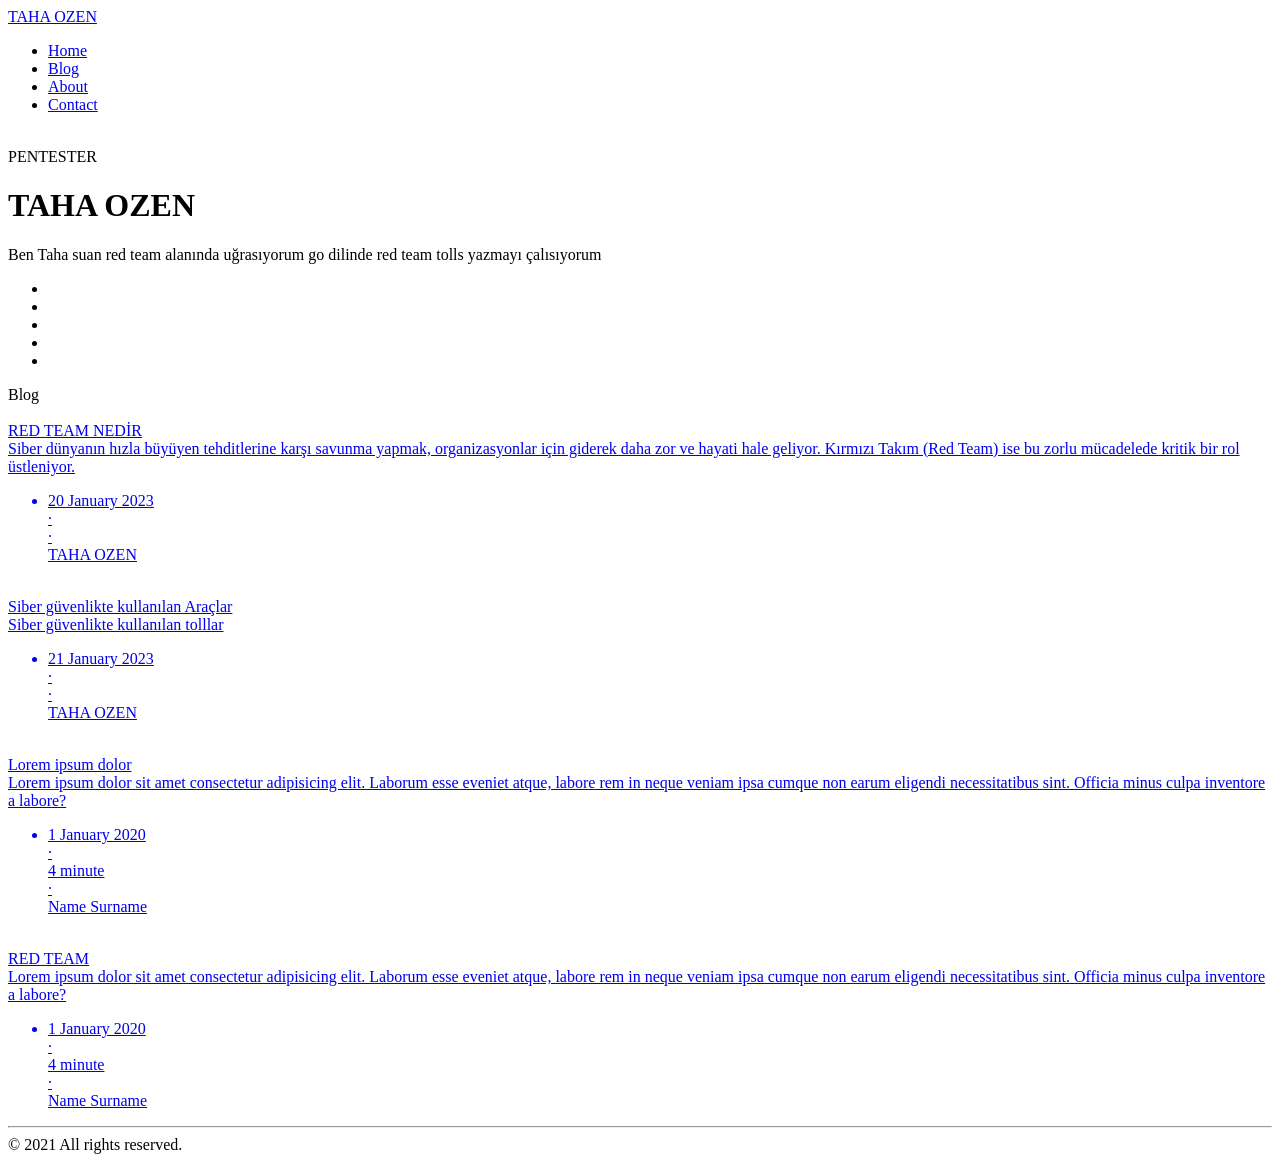
==== index.html @ 5caf585f "yama1 1" ====
<!DOCTYPE html>
<html lang="tr">

<head>
    <meta charset="UTF-8">
    <meta http-equiv="X-UA-Compatible" content="IE=edge">
    <meta name="viewport" content="width=device-width, initial-scale=1.0">
    <title>Home</title>

    <link rel="shortcut icon" href="assets/img/icon/favicon.ico" type="image/x-icon">
    <link rel="preconnect" href="https://fonts.gstatic.com">
    <link href="https://fonts.googleapis.com/css2?family=Poppins:wght@200;400;600;900&display=swap" rel="stylesheet">
    <link rel="stylesheet" type="text/css" href="assets/fonts/flaticon/flaticon.css">
    <link rel="stylesheet" href="assets/css/bootstrap.min.css">
    <link rel="stylesheet" href="assets/css/style.css">
    <link rel="stylesheet" href="assets/css/mobile.css">
</head>

<body>

    <header>
        <div class="container">
            <div class="header-wrapper mt-5">
                <div class="row header-content">
                    <div class="header-title col-md-8">
                        <a href="index.html">TAHA OZEN </a>
                    </div>
                    <div class="header-menu col-md-4">
                        <ul>
                            <li>
                                <a href="index.html" style="opacity: 100%;">Home</a>
                            </li>
                            <li>
                                <a href="blog.html">Blog</a>
                            </li>
                            <li>
                                <a href="about.html">About</a>
                            </li>
                            <li>
                                <a href="contact.html">Contact</a>
                            </li>

                        </ul>
                    </div>
                </div>
            </div>
        </div>
    </header>

    <div class="person-info-wrapper">
        <div class="container">
            <div class="person-info-container">
                <div class="row">
                    <div class="person-photo col-md-5">
                        <img src="assets/img/1639073382825.jpg" alt="" srcset="">
                    </div>
                    <div class="person-info-text col-md-7">
                        <div class="person-job">
                            PENTESTER
                        </div>
                        <div class="person-name">
                            <h1>TAHA OZEN </h1>
                        </div>
                        <div class="person-text">
                            Ben Taha suan red team alanında uğrasıyorum go dilinde red team tolls yazmayı çalısıyorum
                        </div>
                        <div class="person-social-link">
                            <ul>
                                <li>
                                    <a href="https://twitter.com/tahaoze23" target="_blank"><i class="flaticon-twitter"></i></a>
                                </li>
                            
                                <li>
                                    <a href="https://www.youtube.com/channel/UC3gjpeOQA_2acNfEtpIQauQ" target="_blank"><i class="flaticon-youtube"></i></a>
                                </li>
                                <li>
                                    <a href="https://www.linkedin.com/in/tahaozen/ " target="_blank "><i class="flaticon-linkedin-1  " target=" "></i></a>
                                </li>
                                <li>
                                    <a href="https://github.com/DZXX21 " target="_blank "><i class="flaticon-github " target="_blank " target=" "></i></a>
                                </li>
                                <li>
                                    <a href="mailto:#"><i class="tahaeryetisozen@gmail.com " target="_blank  " target=" "></i></a>
                                </li>
                            </ul>
                        </div>

                    </div>
                </div>
            </div>
        </div>
    </div>

    <div class="blog-post-wrapper">
        <div class="container">
            <div class="blog-post-container">
                <div class="blog-post-top-title">
                    Blog
                </div>
                <div class="blog-post-row">
                    <div class="row">
                        <div class="blog-post col-md-6">
                            <a href="blog-text.html">
                                <div class="blog-post-thumbnail">
                                    <img src="assets/img/csi-ltr6-cyber-security-trend.jpg" alt="" srcset="">
                                </div>
                                <div class="blog-post-text">
                                    <div class="blog-post-title">
                                       RED TEAM NEDİR
                                    </div>
                                    <div class="blog-post-description">
                                        Siber dünyanın hızla büyüyen tehditlerine karşı savunma yapmak, organizasyonlar için giderek daha zor ve hayati hale geliyor. Kırmızı Takım (Red Team) ise bu zorlu mücadelede kritik bir rol üstleniyor.
                                    </div>
                                    <div class="blog-post-meta-info">
                                        <ul>
                                            <li>
                                                <div class="blog-post-date">
                                                    20  January 2023
                                                </div>
                                                <div class="blog-post-meta-dot">
                                                    ·
                                                </div>
                                               
                                                <div class="blog-post-meta-dot">
                                                    ·
                                                </div>
                                                <div class="blog-post-author">
                                                   TAHA OZEN 
                                                </div>
                                            </li>
                                        </ul>
                                    </div>
                                </div>
                            </a>
                

                            
                        </div>
                        <div class="blog-post col-md-6">
                            <a href="blog2.html">
                                <div class="blog-post-thumbnail">
                                    <img src="assets/img/si-blog-darkweb-cybersecurity-risks-feature.jpg" alt="" srcset="">
                                </div>
                                <div class="blog-post-text">
                                    <div class="blog-post-title">
                                        Siber güvenlikte kullanılan Araçlar
                                    </div>
                                    <div class="blog-post-description">
                                    Siber güvenlikte kullanılan  tolllar 
                                    </div>
                                    <div class="blog-post-meta-info">
                                        <ul>
                                            <li>
                                                <div class="blog-post-date">
                                                    21 January 2023
                                                </div>
                                                <div class="blog-post-meta-dot">
                                                    ·
                                                </div>
                                                
                                                <div class="blog-post-meta-dot">
                                                    ·
                                                </div>
                                                <div class="blog-post-author">
                                                TAHA OZEN 
                                                </div>
                                            </li>
                                        </ul>
                                    </div>
                                </div>
                            </a>
                

                            
                        </div>
                        <div class="blog-post col-md-6">
                            <a href="blog-text.html">
                                <div class="blog-post-thumbnail">
                                    <img src="assets/img/thumbnail.png" alt="" srcset="">
                                </div>
                                <div class="blog-post-text">
                                    <div class="blog-post-title">
                                        Lorem ipsum dolor
                                    </div>
                                    <div class="blog-post-description">
                                        Lorem ipsum dolor sit amet consectetur adipisicing elit. Laborum esse eveniet atque, labore rem in neque veniam ipsa cumque non earum eligendi necessitatibus sint. Officia minus culpa inventore a labore?
                                    </div>
                                    <div class="blog-post-meta-info">
                                        <ul>
                                            <li>
                                                <div class="blog-post-date">
                                                    1 January 2020
                                                </div>
                                                <div class="blog-post-meta-dot">
                                                    ·
                                                </div>
                                                <div class="blog-post-reading-time">
                                                    4 minute
                                                </div>
                                                <div class="blog-post-meta-dot">
                                                    ·
                                                </div>
                                                <div class="blog-post-author">
                                                    Name Surname
                                                </div>
                                            </li>
                                        </ul>
                                    </div>
                                </div>
                            </a>
                

                            
                        </div>
                        <div class="blog-post col-md-6">
                            <a href="blog-text.html">
                                <div class="blog-post-thumbnail">
                                    <img src="assets/img/thumbnail.png" alt="" srcset="">
                                </div>
                                <div class="blog-post-text">
                                    <div class="blog-post-title">
                                        RED TEAM 
                                    </div>
                                    <div class="blog-post-description">
                                        Lorem ipsum dolor sit amet consectetur adipisicing elit. Laborum esse eveniet atque, labore rem in neque veniam ipsa cumque non earum eligendi necessitatibus sint. Officia minus culpa inventore a labore?
                                    </div>
                                    <div class="blog-post-meta-info">
                                        <ul>
                                            <li>
                                                <div class="blog-post-date">
                                                    1 January 2020
                                                </div>
                                                <div class="blog-post-meta-dot">
                                                    ·
                                                </div>
                                                <div class="blog-post-reading-time">
                                                    4 minute
                                                </div>
                                                <div class="blog-post-meta-dot">
                                                    ·
                                                </div>
                                                <div class="blog-post-author">
                                                    Name Surname
                                                </div>
                                            </li>
                                        </ul>
                                    </div>
                                </div>
                            </a>
                

                            
                        </div>
                    </div>
                </div>
            </div>
        </div>
    </div>

    <footer>
        <div class="container-fluid mt-5"></div>
            <hr>
        </div>
        <div class="container text-center mt-5 mb-5" >
            <div class="copyright">
                © 2021 All rights reserved.
            </div>   
        </div>
        
    </footer>

</body>

</html>
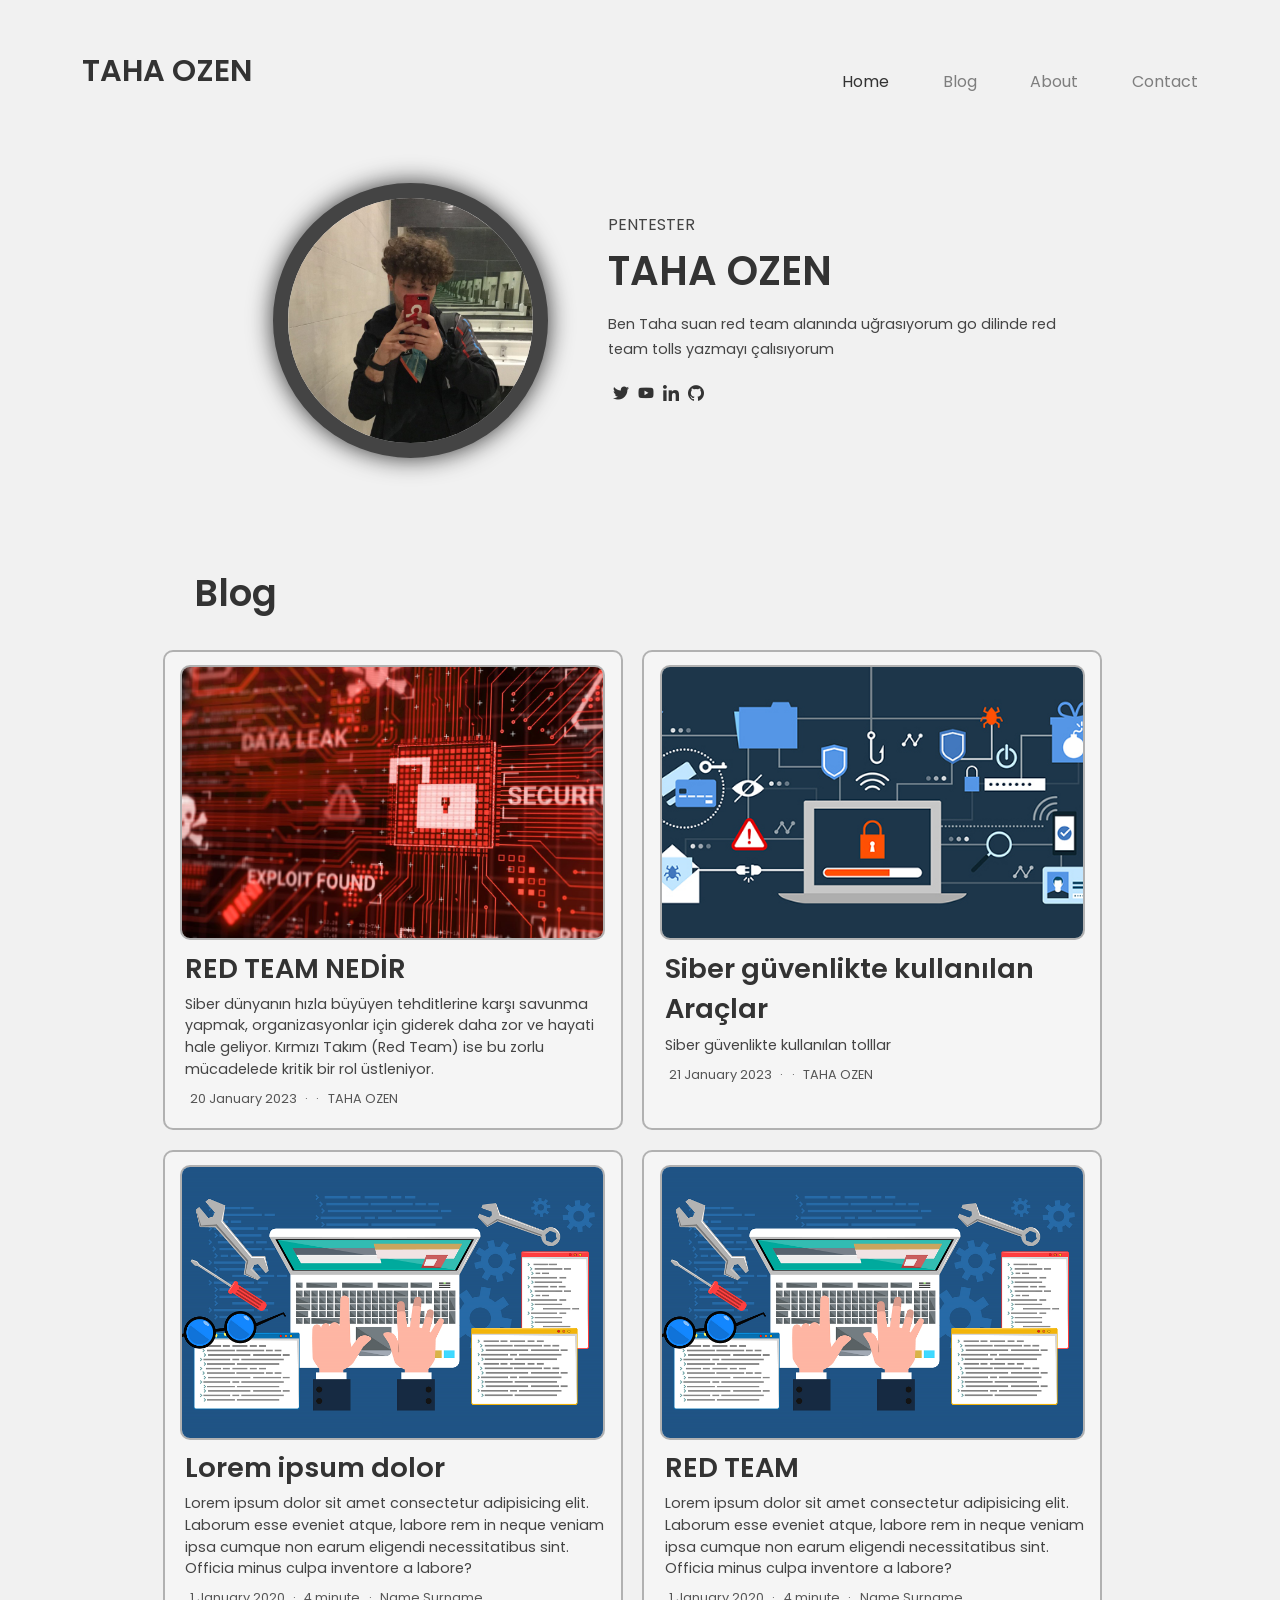
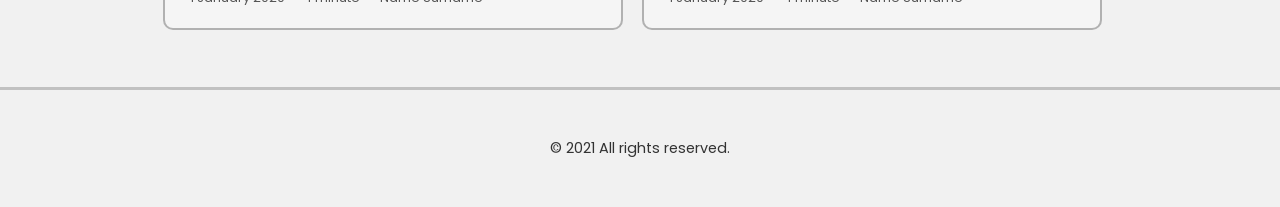
==== commit 6993077d: "denem12 qwqwewqe" ====
--- a/index.html
+++ b/index.html
@@ -31,7 +31,7 @@
                                 <a href="index.html" style="opacity: 100%;">Home</a>
                             </li>
                             <li>
-                                <a href="blog.html">Blog</a>
+                                <a href="RED TEAM NEDİR.html">Blog</a>
                             </li>
                             <li>
                                 <a href="about.html">About</a>
@@ -100,7 +100,7 @@
                 <div class="blog-post-row">
                     <div class="row">
                         <div class="blog-post col-md-6">
-                            <a href="blog-text.html">
+                            <a href="RED TEAM NEDİR.html">
                                 <div class="blog-post-thumbnail">
                                     <img src="assets/img/csi-ltr6-cyber-security-trend.jpg" alt="" srcset="">
                                 </div>
--- a/assets/fonts/flaticon/flaticon.css
+++ b/assets/fonts/flaticon/flaticon.css
@@ -0,0 +1,62 @@
+@font-face {
+    font-family: "flaticon";
+    src: url("./flaticon.ttf?75766e903743f22f85cce06ca1ea8b79") format("truetype"),
+url("./flaticon.woff?75766e903743f22f85cce06ca1ea8b79") format("woff"),
+url("./flaticon.woff2?75766e903743f22f85cce06ca1ea8b79") format("woff2"),
+url("./flaticon.eot?75766e903743f22f85cce06ca1ea8b79#iefix") format("embedded-opentype"),
+url("./flaticon.svg?75766e903743f22f85cce06ca1ea8b79#flaticon") format("svg");
+}
+
+i[class^="flaticon-"]:before, i[class*=" flaticon-"]:before {
+    font-family: flaticon !important;
+    font-style: normal;
+    font-weight: normal !important;
+    font-variant: normal;
+    text-transform: none;
+    line-height: 1;
+    -webkit-font-smoothing: antialiased;
+    -moz-osx-font-smoothing: grayscale;
+}
+
+.flaticon-facebook:before {
+    content: "\f101";
+}
+.flaticon-facebook-1:before {
+    content: "\f102";
+}
+.flaticon-twitter:before {
+    content: "\f103";
+}
+.flaticon-twitter-1:before {
+    content: "\f104";
+}
+.flaticon-instagram:before {
+    content: "\f105";
+}
+.flaticon-linkedin:before {
+    content: "\f106";
+}
+.flaticon-linkedin-1:before {
+    content: "\f107";
+}
+.flaticon-github:before {
+    content: "\f108";
+}
+.flaticon-github-1:before {
+    content: "\f109";
+}
+.flaticon-youtube:before {
+    content: "\f10a";
+}
+.flaticon-youtube-1:before {
+    content: "\f10b";
+}
+.flaticon-mail:before {
+    content: "\f10c";
+}
+.flaticon-mail-1:before {
+    content: "\f10d";
+}
+.flaticon-writing:before {
+    content: "\f10e";
+}
--- a/assets/css/style.css
+++ b/assets/css/style.css
@@ -0,0 +1,430 @@
+body{
+    /* background-color: #1d1e20; */
+    background-color: #f1f1f1;
+    font-family: 'Poppins', sans-serif;
+    color: #333;
+    /* height:300vh; */
+}
+
+
+/* HEADER START */
+
+header{
+    z-index: 999;
+}
+
+header .header-wrapper .header-content{
+    align-items: flex-end;
+}
+
+header .header-wrapper .header-title a{
+    text-decoration: none;
+    color: #333;   
+    font-size: 1.9rem;
+    font-weight: 600;
+}
+
+header .header-wrapper .header-menu ul{
+    display: flex;
+    justify-content: space-between;
+    margin: 0;
+    padding: 0;
+}
+
+header .header-wrapper .header-menu ul li{
+    list-style-type: none;
+}
+
+header .header-wrapper .header-menu ul li a{
+    text-decoration: none;
+    color: #333;
+    opacity: 0.6;
+    font-weight: 400;
+}
+
+header .header-wrapper .header-menu ul li a:hover{
+    opacity: 100%;
+}
+
+/* HEADER END */
+
+
+/* PERSON INFO WRAPPER START */
+
+.person-info-wrapper .person-info-container{
+    padding: 8%;
+    display: flex;
+    flex-wrap: wrap;
+}
+
+.person-info-wrapper .person-info-container .person-photo{
+    text-align: right;
+    padding-left: 0%; /*  eskiden 5 ti*/  
+}
+
+.person-info-wrapper .person-info-container .person-photo img{
+    width: 275px;
+    height: 275px;
+    border-radius: 50%;
+    background-color: #444;
+    border: 15px solid #444;
+    -webkit-box-shadow: 0 0 25px 0 rgb(0 0 0 / 80%);
+    -moz-box-shadow: 0 0 25px 0 rgba(0,0,0,.8);
+    box-shadow: 0 0 25px 0 rgb(0 0 0 / 80%);   
+}
+
+.person-info-wrapper .person-info-container .person-info-text{
+    text-align: left;   
+    line-height: 25px;
+    max-width: 950px;
+    margin: auto;
+    padding: 0 5%;
+}
+
+.person-info-wrapper .person-info-container .person-info-text .person-job{
+    color: #444;   
+}
+
+.person-info-wrapper .person-info-container .person-info-text .person-name h1{
+    color: #333;   
+    font-weight: 600;
+    padding: 2% 0;
+}
+
+.person-info-wrapper .person-info-container .person-info-text .person-text{
+    color: #444;   
+    font-size: 0.9rem;
+}
+
+.person-info-wrapper .person-info-container .person-info-text .person-social-link ul{
+    list-style-type: none;
+    display: flex;    
+    padding: 0;
+    margin-top: 1rem;
+}
+
+.person-info-wrapper .person-info-container .person-info-text .person-social-link li{
+    padding: 1%;
+}
+
+.person-info-wrapper .person-info-container .person-info-text .person-social-link ul a{
+    text-decoration: none; 
+    color: #333;   
+}
+
+/* PERSON INFO WRAPPER END */
+
+
+/* BLOG POST WRAPPER START */
+
+.blog-post-wrapper .blog-post-container{
+    margin: auto;
+    max-width: 950px;
+    /* margin: 25px; */
+}
+
+.blog-post-wrapper .blog-post-container .blog-post-top-title{
+    text-decoration: none;
+    color: #333;   
+    font-size: 2.3rem;
+    font-weight: 600;
+    padding: 2% 3%;
+}
+
+.blog-post-wrapper .blog-post-container .blog-post-row .blog-post{
+    text-align: center;
+    background-color: #f5f5f5;
+    border: 2px solid rgba(0, 0, 0, 0.28);
+    border-radius: 10px;
+    max-width: 460px;
+    margin: 1%;
+    overflow: hidden;  
+    /* margin: auto; */
+
+    /* max-width: 380px; */
+    /* rgba(0, 0, 0, 0.10) */
+}
+
+.blog-post-wrapper .blog-post a{
+    text-decoration: none;
+}
+
+.blog-post-wrapper .blog-post:hover{
+    -webkit-box-shadow: 0 0 25px 0 rgb(0 0 0 / 80%);
+    -moz-box-shadow: 0 0 25px 0 rgba(0,0,0,.8);
+    box-shadow: 0 0 25px 0 rgb(0 0 0 / 80%);   
+}
+
+.blog-post-wrapper .blog-post-container .blog-post .blog-post-thumbnail img{
+    width: 425px;
+    height: 275px; 
+    border-radius: 10px;
+    border: 2px solid rgba(0, 0, 0, 0.28);
+    object-fit: cover;
+
+    /* width: 330px;
+    height: 220px; */
+
+}
+
+.blog-post-wrapper .blog-post-container .blog-post .blog-post-thumbnail{
+    max-width: 425px;
+    max-height: 275px; 
+    margin: auto;
+    padding-top:3%;
+}
+
+.blog-post-wrapper .blog-post .blog-post-text .blog-post-title{
+    color: #333;
+    font-size: 1.7rem;
+    font-weight: 600;
+    padding: 5% 0% 0% 2%;
+    
+}
+
+.blog-post-wrapper .blog-post .blog-post-text .blog-post-description{
+    color: #444;
+    font-size: 0.9rem;
+    font-weight: 400;
+    padding: 1% 0% 0% 2%;
+}
+
+.blog-post-wrapper .blog-post .blog-post-text{
+    text-align: left;
+}
+
+.blog-post-wrapper .blog-post .blog-post-text .blog-post-meta-info ul{
+    list-style-type: none; 
+    padding: 1% 0% 0% 2%;
+}
+
+.blog-post-wrapper .blog-post .blog-post-text .blog-post-meta-info ul li{
+    display: flex;
+    font-size: 0.8rem;
+    color: #555;
+}
+
+.blog-post-wrapper .blog-post .blog-post-text .blog-post-meta-info ul li > div{
+    padding: 1%;
+}
+
+
+/* BLOG POST WRAPPER END */
+
+
+
+/* FOOTER START */
+
+footer .copyright{
+    color: #333;
+    font-size: 0.9rem;
+    font-weight: 400;
+}
+footer hr:not([size]) {
+    width: 100%;
+    height: 2.1px;
+    color:#333;
+}
+
+/* FOOTER END */
+
+
+/* ------------------ CONTACT PAGE 
+                      CSS CODE START  ------------*/
+
+
+/* CONTACT WRAPPER START */
+
+.contact-wrapper .contact-container .contact-top-title{
+    text-decoration: none;
+    color: #333;   
+    font-size: 2.3rem;
+    font-weight: 600;
+    padding: 2% 3%;
+}
+
+.contact-wrapper .contact-container .contact-form form input{
+    color: #eee;
+    background-color: transparent; 
+    border: 2px solid #bfbfbf;
+    border-color: #555;
+    border-radius: 5px;
+    font-size: 1rem;
+    outline: none;
+    padding-left: 1%;
+    padding-top: 1%;
+    padding-bottom: 1%;
+    font-weight: 400;
+    height: 42px;
+    width: 380px;
+}
+
+.contact-wrapper .contact-container .contact-form form textarea{
+    color: #eee;
+    background-color: transparent; 
+    border: 2px solid #bfbfbf;
+    border-color: #555;
+    border-radius: 5px;
+    font-size: 1rem;
+    outline: none;
+    padding-left: 1%;
+    padding-top: 1%;
+    font-weight: 400;
+    height: 165px;
+    width: 380px;
+}
+
+.contact-wrapper .contact-container .contact-form form input:focus{
+    border-color: #007ced;
+}
+
+.contact-wrapper .contact-container .contact-form form textarea:focus{
+    border-color: #007ced;
+}
+
+.contact-wrapper .contact-container .contact-form form div{
+    margin: 1.5%;
+}
+
+.contact-wrapper .contact-container .contact-form form .button-input button{
+    color: #fff;
+    background-color: #333;
+    box-shadow: 0 10px 10px -8px rgb(0 0 0 / 78%);
+    font-size: 1rem;
+    border-radius: 30px;
+    border: 2px solid #007ced;
+    padding: 8px 30px;
+}
+.contact-wrapper .contact-container .contact-form form .button-input button:hover{
+    background-color: #007ced;
+}
+
+/* CONTACT WRAPPER END */
+
+
+/* ------------------ CONTACT PAGE 
+                      CSS CODE END  ------------*/
+
+
+
+/* ------------------ ABOUT PAGE 
+                      CSS CODE START  ------------*/
+
+
+/* ABOUT WRAPPER START */
+
+.about-wrapper .about-container{
+    max-width: 900px;
+    margin: auto;
+}
+
+.about-wrapper .about-container .about-top-title{
+    text-decoration: none;
+    color: #333;   
+    font-size: 2.3rem;
+    font-weight: 600;
+    padding: 2% 3%;
+}
+
+
+.about-wrapper .about-container .about-container-text{
+    background-color: #f5f5f5;
+    border: 2px solid rgba(0, 0, 0, 0.28);
+    border-radius: 10px;
+    margin: auto;
+    /* height: 160vh; */
+} 
+
+.about-wrapper .about-container .about-container-text .about-text-title{
+    text-decoration: none;
+    color: #333;   
+    font-size: 2.7rem;
+    font-weight: 600;
+    padding: 2% 3%;
+}
+
+.about-wrapper .about-container .about-container-text .about-text{
+    text-decoration: none;
+    color: #333;   
+    font-size: 1rem;
+    padding: 2% 3%;
+    text-align: Justify;
+}
+
+/* ABOUT WRAPPER END */
+
+
+/* ------------------ ABOUT PAGE 
+                      CSS CODE END  ------------*/
+
+                     
+
+/* ------------------ BLOG TEXT PAGE 
+                      CSS CODE END  ------------*/
+
+
+/*  BLOG TEXT WRAPPER START */
+
+.blog-wrapper .blog-container{
+    max-width: 900px;
+    margin: auto;
+}
+
+.blog-wrapper .blog-container .blog-top-title{
+    text-decoration: none;
+    color: #333;   
+    font-size: 2.3rem;
+    font-weight: 600;
+    padding: 2% 3%;
+}
+
+
+.blog-wrapper .blog-container .blog-container-text{
+    background-color: #f5f5f5;
+    border: 2px solid rgba(0, 0, 0, 0.28);
+    border-radius: 10px;
+    margin: auto;
+    /* height: 160vh; */
+} 
+
+.blog-wrapper .blog-container .blog-container-text .blog-text-title{
+    text-decoration: none;
+    color: #333;   
+    font-size: 2.7rem;
+    font-weight: 600;
+    padding: 0% 3%;
+}
+
+.blog-wrapper .blog-container .blog-container-text .blog-text{
+    text-decoration: none;
+    color: #333;   
+    font-size: 1rem;
+    padding: 2% 3%;
+    text-align: Justify;
+}
+
+.blog-wrapper .blog-container .blog-container-text .blog-text-meta-info  ul{
+    list-style-type: none; 
+    padding: 1% 0% 0% 2%;
+}
+
+.blog-wrapper .blog-container .blog-container-text .blog-text-meta-info  ul li{
+    display: flex;
+    font-size: 0.8rem;
+    color: #aaa;
+}
+
+.blog-wrapper .blog-container .blog-container-text .blog-text-meta-info ul li > div{
+    padding: 1%;
+}
+
+/* BLOG TEXT WRAPPER END */
+
+
+/* ------------------ BLOG TEXT PAGE 
+                      CSS CODE END  ------------*/
+
+
+
+
+
--- a/assets/css/mobile.css
+++ b/assets/css/mobile.css
@@ -0,0 +1,55 @@
+/* HOME PAGE MOBİLE CSS START */
+
+@media only screen and (min-width:768px) and (max-width:992px){
+
+    .blog-post-wrapper .blog-post-container .blog-post-row .blog-post{
+        max-width: 345px;   
+    }
+
+    .blog-post-wrapper .blog-post-container .blog-post .blog-post-thumbnail img{
+        width: 320px;
+        height: 220px;
+    }
+}
+@media only screen and (min-width:320px) and (max-width:448px){
+
+    .blog-post-wrapper .blog-post-container .blog-post .blog-post-thumbnail img{
+        width: 320px;
+        height: 220px;
+    }
+}
+
+@media only screen and (min-width:280px) and (max-width:320px){
+
+    .blog-post-wrapper .blog-post-container .blog-post .blog-post-thumbnail img{
+        width: 290px;
+        height: 220px;
+    }
+}
+
+@media only screen and (max-width:280px){
+
+    .blog-post-wrapper .blog-post-container .blog-post .blog-post-thumbnail img{
+        width: 250px;
+        height: 185px;
+    }
+}
+
+
+@media only screen and (max-width:768px){
+
+    .person-info-wrapper .person-info-container .person-photo {
+        text-align: center;
+        padding-left: 0%;
+    }
+}
+
+@media only screen and (max-width:768px){
+
+    .blog-post-wrapper .blog-post-container .blog-post-row .blog-post {
+        margin: auto;
+        margin-bottom: 3%;
+    }
+}
+
+/* HOME PAGE MOBİLE CSS END */
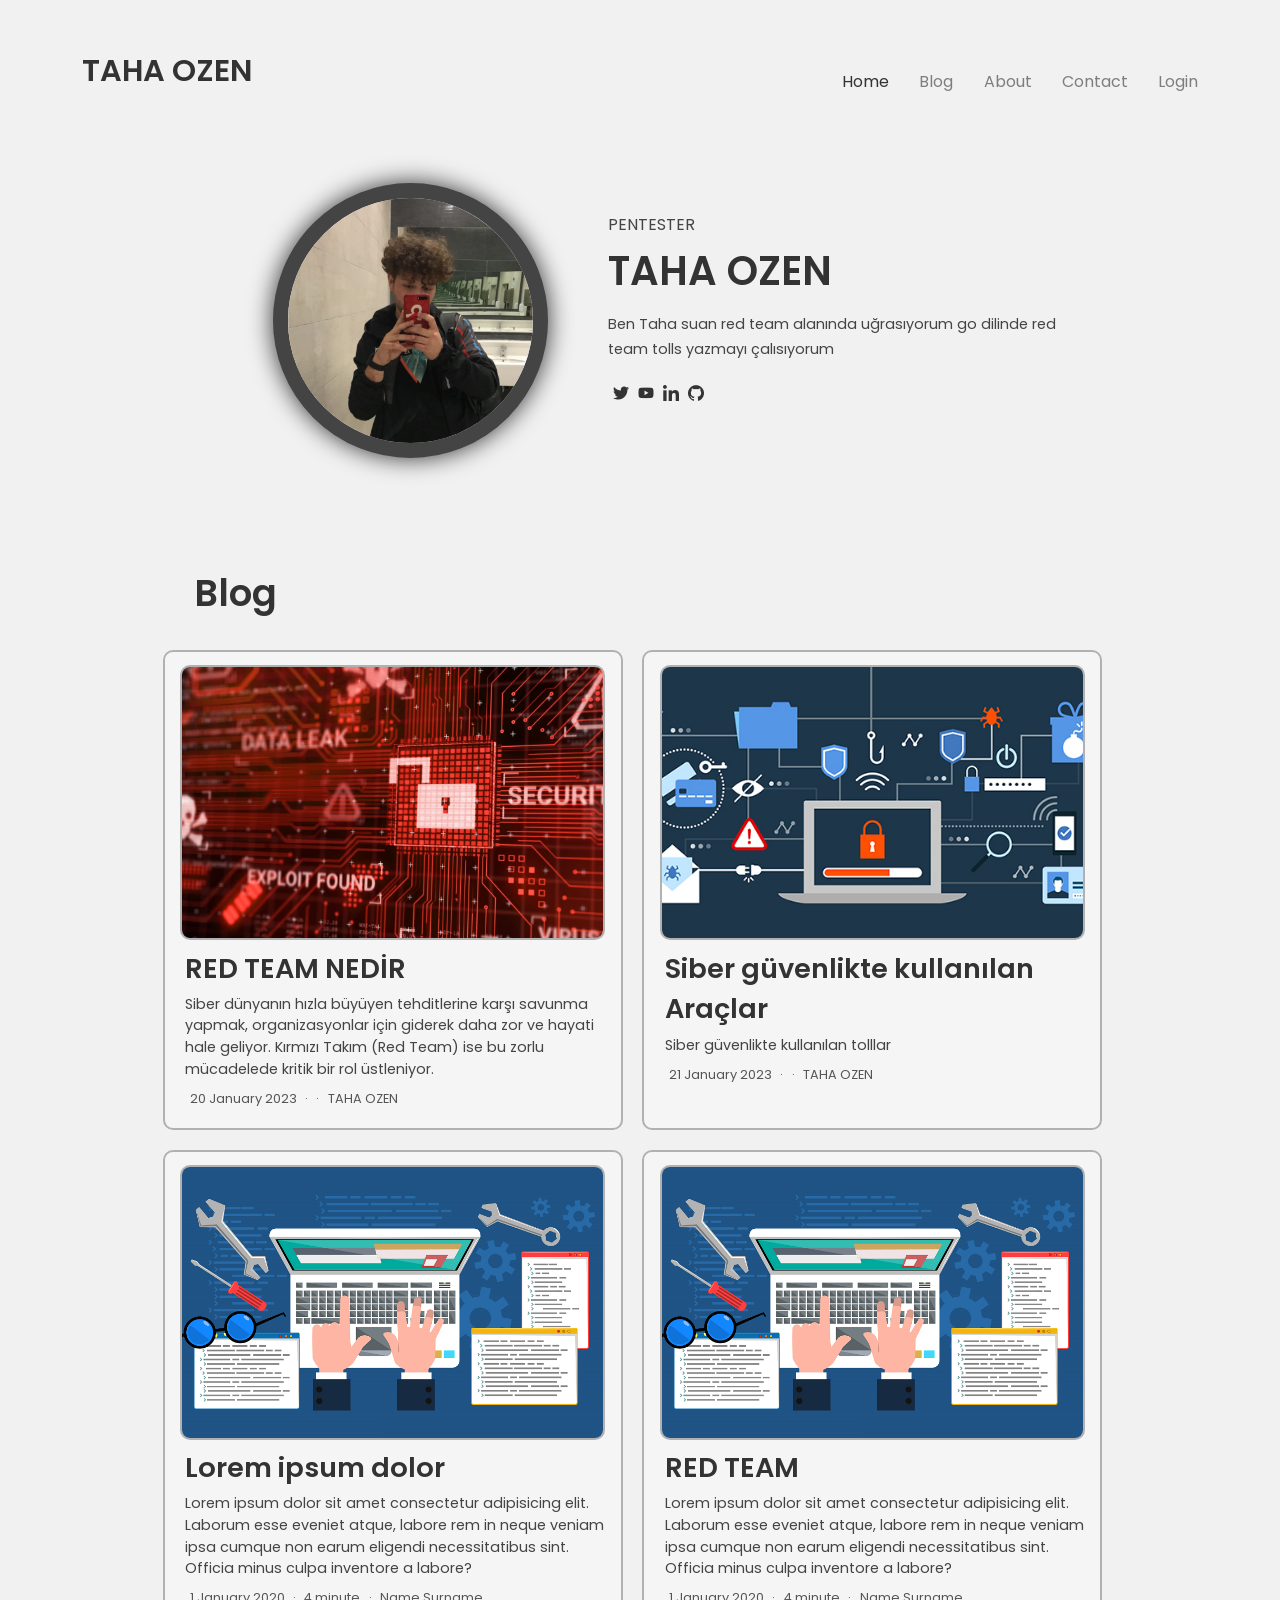
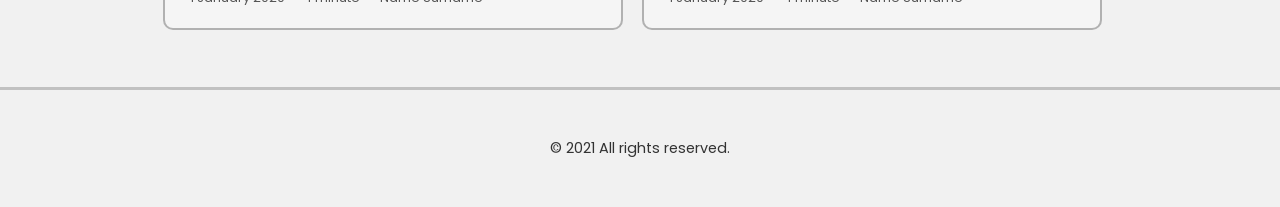
==== commit 464a2c89: "login sayfası" ====
--- a/index.html
+++ b/index.html
@@ -39,6 +39,9 @@
                             <li>
                                 <a href="contact.html">Contact</a>
                             </li>
+                            <li>
+                                <a href="login.html">Login</a>
+                            </li>
 
                         </ul>
                     </div>
